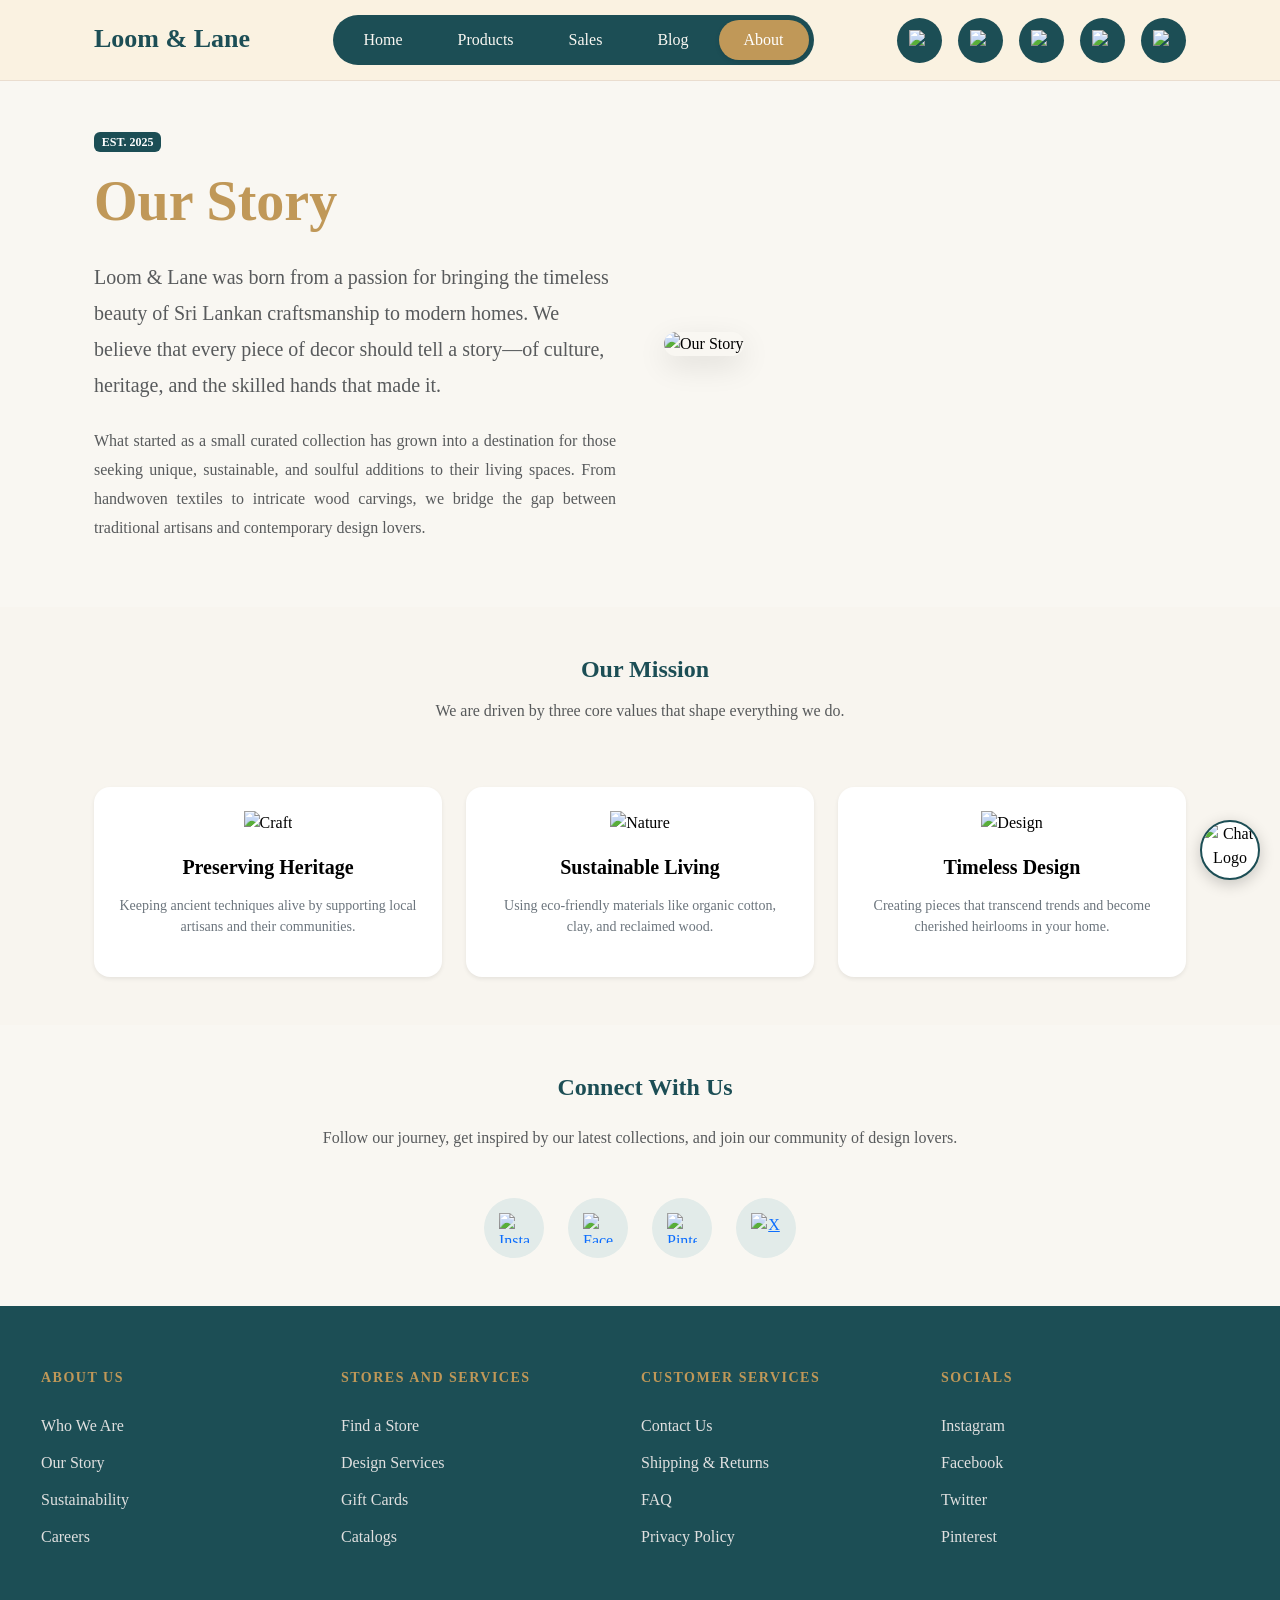
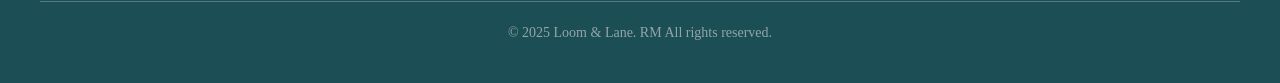
==== about.html @ faef854e "Add files via upload" ====
<!DOCTYPE html>
<html lang="en">

<head>
    <meta charset="UTF-8">
    <meta name="viewport" content="width=device-width, initial-scale=1.0">
    <title>Loom & Lane | About Us</title>
    <link rel="icon" type="image/x-icon" href=" assets/icons/logo2.png">
    <link href="https://cdn.jsdelivr.net/npm/bootstrap@5.3.8/dist/css/bootstrap.min.css" rel="stylesheet">
    <link rel="stylesheet" href="css/styles.css">
</head>

<body data-theme="light">

    <header class="site-header sticky-top">
        <div class="container px-4 d-flex justify-content-between align-items-center">
            <div class="logo-area"><a href="index.html" class="logo-text">Loom & Lane</a></div>
            <nav class="nav-pill-container d-none d-xl-block">
                <ul>
                    <li><a href="index.html">Home</a></li>
                    <li><a href="products.html">Products</a></li>
                    <li><a href="sales.html">Sales</a></li>
                    <li><a href="blog.html">Blog</a></li>
                    <li><a href="about.html" class="active">About</a></li>
                </ul>
            </nav>
            <div class="header-icons d-flex gap-3 align-items-center">
                <div class="search-wrapper position-relative">
                    <input type="checkbox" id="search-toggle" class="d-none">
                    <input type="text" id="search-input" class="search-input" placeholder="Search products...">
                    <label for="search-toggle" class="icon-circle search-label">
                        <img src=" assets/icons/header-icons/search.svg" alt="Search">
                    </label>
                    
                    <div id="search-results" class="search-dropdown-box d-none"></div>
                </div>
                <button class="icon-circle theme-toggle border-0" id="theme-btn">
                    <img src=" assets/icons/header-icons/light_mode.svg" alt="Light" class="mode-icon sun-icon">
                    <img src=" assets/icons/header-icons/dark_mode.svg" alt="Dark" class="mode-icon moon-icon d-none">
                </button>
                <a href="watchlist.html" class="icon-circle d-none d-sm-flex"><img src=" assets/icons/header-icons/favorite.svg" alt="Wishlist"></a>
                <a href="cart.html" class="icon-circle position-relative">
                    <img src=" assets/icons/header-icons/shopping_cart.svg" alt="Cart">
                    <span id="cart-count" class="position-absolute top-0 start-100 translate-middle badge rounded-pill bg-danger" style="font-size: 0.7rem; display: none;">
                        0
                    </span>
                </a>
                <a href="account.html" class="icon-circle d-none d-sm-flex"><img src=" assets/icons/header-icons/account.svg" alt="Account"></a>
                <button class="icon-circle mobile-toggle d-xl-none" type="button" data-bs-toggle="offcanvas" data-bs-target="#mobileMenu">
                    <img src=" assets/icons/header-icons/menu.svg" alt="Menu" style="width: 20px;">
                </button>
            </div>
        </div>
    </header>

    <div class="offcanvas offcanvas-end mobile-menu-drawer" tabindex="-1" id="mobileMenu">
        <div class="offcanvas-header">
            <h5 class="logo-text">Loom & Lane</h5>
            <button type="button" class="btn-close" data-bs-dismiss="offcanvas" aria-label="Close"></button>
        </div>
        <div class="offcanvas-body">
            <ul class="mobile-nav-list">
                <li><a href="index.html">Home</a></li>
                <li><a href="products.html">Products</a></li>
                <li><a href="sales.html">Sales</a></li>
                <li><a href="blog.html">Blog</a></li>
                <li><a href="about.html" class="active">About</a></li>
            </ul>
        </div>
    </div>

    <section class="container px-4 mt-5 mb-5">
        <div class="row align-items-center g-5">
            <div class="col-lg-6">
                <span class="badge bg-teal-solid mb-3 ls-1">EST. 2025</span>
                <h1 class="display-4 fw-bold mb-4" style="color: #C09858; font-family: 'Playfair Display', serif;">Our Story</h1>
                <p class="lead text-muted mb-4" style="line-height: 1.8;">
                    Loom & Lane was born from a passion for bringing the timeless beauty of Sri Lankan craftsmanship to modern homes. We believe that every piece of decor should tell a story—of culture, heritage, and the skilled hands that made it.
                </p>
                <p class="text-muted text-justify" style="line-height: 1.8;">
                    What started as a small curated collection has grown into a destination for those seeking unique, sustainable, and soulful additions to their living spaces. From handwoven textiles to intricate wood carvings, we bridge the gap between traditional artisans and contemporary design lovers.
                </p>
            </div>
            <div class="col-lg-6">
                <img src=" assets/images/aboutus.jpeg" alt="Our Story" class="img-fluid about-hero-img">
            </div>
        </div>
    </section>

    <section class="container-fluid py-5 bg-light-accent">
        <div class="container px-4">
            <div class="row text-center mb-5">
                <div class="col-lg-8 mx-auto">
                    <h2 class="section-title text-center mb-3">Our Mission</h2>
                    <p class="text-muted">We are driven by three core values that shape everything we do.</p>
                </div>
            </div>
            <div class="row g-4">
                <div class="col-md-4 text-center">
                    <div class="p-4 bg-white rounded-4 shadow-sm h-100 border-0 mission-card">
                        <img src=" assets/icons/category/wooden_craft.svg" alt="Craft" style="width: 50px; margin-bottom: 20px;">
                        <h5 class="fw-bold mb-3">Preserving Heritage</h5>
                        <p class="mission-text small">Keeping ancient techniques alive by supporting local artisans and their communities.</p>
                    </div>
                </div>
                <div class="col-md-4 text-center">
                    <div class="p-4 bg-white rounded-4 shadow-sm h-100 border-0 mission-card">
                        <img src=" assets/icons/category/floral_and_garden.svg" alt="Nature" style="width: 50px; margin-bottom: 20px;">
                        <h5 class="fw-bold mb-3">Sustainable Living</h5>
                        <p class="mission-text small">Using eco-friendly materials like organic cotton, clay, and reclaimed wood.</p>
                    </div>
                </div>
                <div class="col-md-4 text-center">
                    <div class="p-4 bg-white rounded-4 shadow-sm h-100 border-0 mission-card">
                        <img src=" assets/icons/category/home_decor.svg" alt="Design" style="width: 50px; margin-bottom: 20px;">
                        <h5 class="fw-bold mb-3">Timeless Design</h5>
                        <p class="mission-text small">Creating pieces that transcend trends and become cherished heirlooms in your home.</p>
                    </div>
                </div>
            </div>
        </div>
    </section>

    <section class="container px-4 mt-5 mb-5">
        <div class="row justify-content-center text-center">
            <div class="col-lg-8">
                <h2 class="section-title text-center mb-4">Connect With Us</h2>
                <p class="text-muted mb-5">Follow our journey, get inspired by our latest collections, and join our community of design lovers.</p>
                
                <div class="d-flex justify-content-center gap-4 flex-wrap">
                    <a href="#" class="social-icon-lg" title="Instagram">
                        <img src=" assets/images/share/Instagram.svg" alt="Instagram">
                    </a>
                    
                    <a href="#" class="social-icon-lg" title="Facebook">
                        <img src=" assets/images/share/Facebook.png" alt="Facebook">
                    </a>
                    
                    <a href="#" class="social-icon-lg" title="Pinterest">
                        <img src=" assets/images/share/Pinterest.svg" alt="Pinterest">
                    </a>
                    
                    <a href="#" class="social-icon-lg" title="X">
                        <img src=" assets/images/share/x.svg" alt="X">
                    </a>
                </div>
            </div>
        </div>
    </section>

    <footer class="container-fluid p-0 mt-5">
        <div class="footer-box">
            <table class="footer-table">
                <thead><tr><th width="25%">About Us</th><th width="25%">Stores And Services</th><th width="25%">Customer Services</th><th width="25%">Socials</th></tr></thead>
                <tbody>
                    <tr><td><a href="#">Who We Are</a></td><td><a href="#">Find a Store</a></td><td><a href="#">Contact Us</a></td><td><a href="#">Instagram</a></td></tr>
                    <tr><td><a href="#">Our Story</a></td><td><a href="#">Design Services</a></td><td><a href="#">Shipping & Returns</a></td><td><a href="#">Facebook</a></td></tr>
                    <tr><td><a href="#">Sustainability</a></td><td><a href="#">Gift Cards</a></td><td><a href="#">FAQ</a></td><td><a href="#">Twitter</a></td></tr>
                    <tr><td><a href="#">Careers</a></td><td><a href="#">Catalogs</a></td><td><a href="#">Privacy Policy</a></td><td><a href="#">Pinterest</a></td></tr>
                </tbody>
            </table>
            <hr style="border-color: #ffffff; margin-top: 40px; margin-bottom: 20px;">
            <p class="text-center small text-muted mb-0">&copy; 2025 Loom & Lane. RM All rights reserved.</p>
        </div>
    </footer>

    <script src="https://cdn.jsdelivr.net/npm/bootstrap@5.3.8/dist/js/bootstrap.bundle.min.js"></script>
    <script src="data/products.js"></script>
    <script src="js/chatbot.js"></script>
    <script src="js/app.js"></script>

</body>
</html>
---- css/styles.css ----
body {
    font-family: 'Times New Roman', Times, serif;
    background-color: #F9F7F2;   
    color: rgb(0, 0, 0);
    margin: 0;
    padding: 0;
    transition: background-color 0.3s, color 0.3s;
}

/* --- header style --- */
.site-header {
    background: #faf2e1;
    padding: 15px 0;
    border-bottom: 1px solid #eaddcf;
    width: 100%;
    z-index: 1000;
}

.logo-text {
    font-family: 'Times New Roman', Times, serif;
    font-size: 26px;
    font-weight: bold;
    color: #1C4E55;
    text-decoration: none;
    line-height: 1;
    white-space: nowrap;
}

/* --- navigation pill --- */
.nav-pill-container ul {
    background-color: #1C4E55;
    border-radius: 50px;
    padding: 5px;
    margin: 0;
    display: flex;
    list-style: none;
    gap: 5px;
    align-items: center;
}

.nav-pill-container a {
    text-decoration: none;
    color: #F9F7F2;
    font-weight: 500;
    padding: 8px 25px;  
    font-size: 16px;    
    border-radius: 50px;
    display: block;
    transition: all 0.3s ease;
    white-space: nowrap;
}

.nav-pill-container a.active {
    background-color: #C09858;
    color: #ffffff;
    box-shadow: 0 2px 5px rgba(0,0,0,0.1);
}

.nav-pill-container a:hover {
    color: #9effdf;
}

/* --- icons --- */
.icon-circle {
    width: 45px;
    height: 45px;
    border: 1px solid rgba(28, 78, 85, 0.2); 
    border-radius: 50%;
    display: flex;
    align-items: center;
    justify-content: center;
    transition: all 0.2s;
    background-color: #1C4E55;
    text-decoration: none;
    box-sizing: border-box;
    flex-shrink: 0;
    cursor: pointer;
    border: none;
}

.icon-circle img {
    width: 20px;
    height: 20px;
    object-fit: contain;
    display: block;
}

.icon-circle:hover {
    background-color: #9effdf;
    transform: scale(1.05);
}

/* --- search bar --- */
.search-wrapper {
    display: flex;
    align-items: center; 
    height: 45px;
}

.search-input {
    height: 100%;        
    padding: 0;
    border: none;
    outline: none;
    background-color: transparent;
    font-size: 16px;
    color: #1C4E55;
    transition: width 0.4s ease, background-color 0.4s ease;
    border-radius: 50px 0 0 50px;
    width: 0;
    opacity: 0;
}

.search-label {
    z-index: 2;
}

#search-toggle:checked ~ .search-input {
    width: 220px;
    background-color: #e6dfcf; 
    padding: 0 0 0 20px; 
    opacity: 1;
}

#search-toggle:checked ~ .search-label {
    background-color: #e6dfcf;
    border-radius: 0 50px 50px 0;
}

/* --- mobile menu --- */
.mobile-menu-drawer {
    background-color: #faf2e1;
}

.mobile-nav-list {
    list-style: none;
    padding: 0;
    margin: 20px 0;
}

.mobile-nav-list li {
    margin-bottom: 10px;
}

.mobile-nav-list a {
    display: block;
    font-size: 18px;
    font-weight: 600;
    color: #1C4E55;
    text-decoration: none;
    padding: 10px;
    border-radius: 8px;
    text-align: center;
}

.mobile-nav-list a:hover,
.mobile-nav-list a.active {
    background-color: #e6dfcf;
}

/* --- theme --- */
.theme-toggle {
    background-color: #1C4E55; 
    cursor: pointer;
    position: relative;
    overflow: hidden;
}

.theme-toggle:hover {
    background-color: #9effdf;
}

.mode-icon {
    width: 20px;
    height: 20px;
    object-fit: contain;
}


/* hero section*/

.hero-section {
    background-color: transparent;
    padding: 15px 0; 
}

/* Rounded Corners */
.hero-card {
    border-radius: 20px;
    overflow: hidden;
    position: relative;
    height: 500px; 
    background-color: #333;
}

/* Background Image Slide */
.carousel-item {
    height: 100%; 
    width: 100%;
    background-size: cover;
    background-position: center;
    background-repeat: no-repeat;
    position: relative;
}

/* Gradient */
.hero-overlay {
    position: absolute;
    top: 0; left: 0; width: 100%; height: 100%;
    
    background: linear-gradient(to right, rgba(0,0,0,0.7) 0%, rgba(0,0,0,0.3) 40%, transparent 100%);
    z-index: 1;
}

/* Content Text & Buttons */
.hero-content {
    position: relative;
    z-index: 2;
    height: 100%;
    display: flex;
    flex-direction: column;
    justify-content: center;
    align-items: flex-start; 
    padding-left: 60px; 
    max-width: 600px;
}

/* Hero Title */
.hero-title {
    font-family: 'Playfair Display', serif;
    font-size: 4rem; 
    line-height: 1.1;
    margin-bottom: 25px;
    color: #ffffff !important; 
    text-shadow: 0 4px 10px rgba(0,0,0,0.5); 
    font-weight: 700;
}

/* universal hero button */
.btn-corner {
    display: inline-block;
    padding: 14px 40px;
    font-size: 1.2rem;
    font-weight: 600;
    text-decoration: none;
    border-radius: 50px;
    transition: all 0.3s ease;
    border: 2px solid transparent;
    box-shadow: 0 4px 15px rgba(0,0,0,0.3);
}

.btn-corner:hover {
    background-color: transparent;
    transform: translateY(-3px);
}

/* --- slideshow 4 colors --- */

/* Slide 1 */
.slide-gray .btn-corner {
    background-color: #C09858; 
    color: #ffffff;
    border-color: #C09858;
}
.slide-gray .btn-corner:hover {
    color: #C09858; 
    border-color: #fff; 
    background-color: #fff;
}

/* Slide 2 */
.slide-blue .btn-corner {
    background-color: #ff0000; 
    color: #ffffff;
    border-color: #ff0000;
}
.slide-blue .btn-corner:hover {
    color: #1C4E55; 
    border-color: #fff; 
    background-color: #fff;
}

/* Slide 3 */
.slide-green .btn-corner {
    background-color: #2E947A; 
    color: #ffffff;
    border-color: #2E947A;
}
.slide-green .btn-corner:hover {
    color: #2E947A; 
    background-color: #fff;
    border-color: #fff;
}

/* Slide 4*/
.slide-beige .btn-corner {
    background-color: #3E2B26; 
    color: #ffffff;
    border-color: #3E2B26;
}
.slide-beige .btn-corner:hover {
    color: #3E2B26;
    background-color: #fff;
    border-color: #fff;
}


/* indicators */
.carousel-indicators { z-index: 10; margin-bottom: 1.5rem; }
.carousel-indicators button {
    width: 12px !important; height: 12px !important; border-radius: 50%;
    background-color: rgba(255, 255, 255, 0.5) !important; border: none; margin: 0 6px !important;
}
.carousel-indicators .active { width: 14px !important; height: 14px !important; background-color: #C09858 !important; opacity: 1; }

/* mobile height */
@media (max-width: 768px) {
    .hero-card, .carousel-item { height: 400px; } 
    .hero-title { font-size: 2.8rem; }
    .hero-content { padding-left: 20px; padding-right: 20px; align-items: center; text-align: center; width: 100%; max-width: 100%; background: rgba(0,0,0,0.3); } /* Center on mobile */
    .hero-overlay { background: rgba(0,0,0,0.4); }
}


/* category selection */
.section-title {
    text-align: left; margin-bottom: 20px; font-weight: bold; font-size: 1.5rem; color: #1C4E55; margin-left: 10px;
}

.category-card {
    position: relative; display: flex; align-items: center; justify-content: center;
    height: 200px; border-radius: 20px; overflow: hidden; text-decoration: none;
    box-shadow: 0 4px 15px rgba(0,0,0,0.1); transition: transform 0.3s ease, box-shadow 0.3s ease;
    cursor: pointer; background-color: #333;
}
.category-card:hover { transform: translateY(-5px); box-shadow: 0 10px 25px rgba(0,0,0,0.2); }

.category-card::before {
    content: ""; position: absolute; top: 0; left: 0; right: 0; bottom: 0;
    background: rgba(0, 0, 0, 0.4); transition: background 0.3s ease; z-index: 1;
}
.category-card:hover::before { background: rgba(0, 0, 0, 0.5); }

.cat-bg-img {
    position: absolute; top: 0; left: 0; width: 100%; height: 100%; object-fit: cover;
    z-index: 0; filter: blur(1.5px) brightness(0.7); transform: scale(1.1);
    transition: filter 0.3s ease, transform 0.3s ease;
}
.category-card:hover .cat-bg-img { filter: blur(1px) brightness(0.6); transform: scale(1.15); }

.category-content {
    position: relative; z-index: 2; text-align: center; display: flex;
    flex-direction: column; align-items: center; gap: 10px; padding: 20px;
}
.category-content .cat-icon { width: 45px; height: 45px; margin-bottom: 5px; }
.category-content p {
    color: #ffffff; font-size: 1.4rem; font-weight: 600; margin: 0;
    font-family: 'Times New Roman', Times, serif; text-shadow: 0 2px 4px rgba(0,0,0,0.5);
    letter-spacing: 0.5px;
}

@media (max-width: 768px) {
    .category-card { height: 160px; }
    .category-content p { font-size: 1.1rem; }
    .category-content .cat-icon { width: 35px; height: 35px; }
}

/*product slider*/
.slider-wrapper { display: flex; align-items: center; position: relative; }
.scroll-container {
    display: flex; overflow-x: auto; gap: 20px; padding: 10px 0 20px 0; width: 100%;
    scroll-behavior: smooth; scroll-snap-type: x mandatory; scrollbar-width: thin;
    scrollbar-color: #1C4E55 transparent; 
}
.scroll-container::-webkit-scrollbar { height: 8px; }
.scroll-container::-webkit-scrollbar-track { background: transparent; border-radius: 10px; margin: 0 20px; }
.scroll-container::-webkit-scrollbar-thumb { background: #1C4E55; border-radius: 10px; cursor: pointer; }
.scroll-container::-webkit-scrollbar-thumb:hover { background: #153a40; }

.arrow-btn {
    position: absolute; top: 40%; transform: translateY(-50%); z-index: 10;
    width: 40px; height: 40px; background: transparent; border-radius: 50%;
    display: flex; align-items: center; justify-content: center; cursor: pointer;
    text-decoration: none; border: 1px solid transparent; transition: all 0.3s ease;
}
.arrow-btn:hover { background: #ffffff; box-shadow: 0 4px 6px rgba(0,0,0,0.15); border-color: #eee; }
.left-arrow { left: -10px; }
.right-arrow { right: -10px; }
.arrow-btn img { width: 40px; height: 40px; object-fit: contain; }
.arrow-light { display: block; }
.arrow-dark { display: none; }

.scroll-card, .grid-card {
    min-width: 250px; max-width: 250px; text-decoration: none; display: block;
    transition: transform 0.2s; scroll-snap-align: start; outline: none; 
}
.grid-card { min-width: 0; width: 100%; max-width: 100%; } 
.scroll-card:hover, .grid-card:hover { transform: translateY(-5px); }

.img-wrapper {
    background-color: #f4f4f4; border-radius: 10px; overflow: hidden;
    height: 300px; display: flex; align-items: center; justify-content: center;
}
.img-wrapper img { width: 100%; height: 100%; object-fit: cover; }

.view-all-link { text-decoration: none; color: #1C4E55; font-weight: bold; font-size: 1rem; transition: color 0.3s ease; }
.view-all-link:hover { color: #3996a2; text-decoration: underline; }

.scroll-card h5, .grid-card h5 { color: #1C4E55 !important; transition: color 0.3s; }
.scroll-card p, .grid-card p { color: #1C4E55 !important; opacity: 0.9; }
.scroll-card:hover h5, .grid-card:hover h5 { color: #C09858 !important; }

/* customer review*/
#reviewSlider .carousel-item { height: 100%; }
#reviewSlider .carousel-item.active,
#reviewSlider .carousel-item-next,
#reviewSlider .carousel-item-prev { display: flex !important; flex-direction: column; justify-content: center; align-items: center; }
.review-text { font-size: 1.2rem; color: #ffffff; line-height: 1.6; margin-top: 15px; max-width: 80%; }
.review-author { opacity: 0.6; font-style: italic; color: #ffffff; }
.cust-photo { width: 60px; height: 60px; object-fit: cover; border-radius: 10px; border: 2px solid white; cursor: pointer; }
.star-img { height: 20px; width: auto; }
.review-arrow { position: absolute; top: 50%; transform: translateY(-50%); width: 40px !important; height: 40px !important; background: transparent !important; border: none; box-shadow: none !important; display: flex; align-items: center; justify-content: center; z-index: 10; cursor: pointer; }
.review-arrow img { width: 24px; height: 24px; object-fit: contain; filter: drop-shadow(0 2px 3px rgba(0,0,0,0.5)); }


.review-box-custom {
    background-color: #1C4E55; 
}
[data-theme="dark"] .review-box-custom {
    background-color: #122123; 
    border: 1px solid #2F3E46;
}

/* footer*/
.footer-box { background-color: #1C4E55; color: white; padding: 60px 40px 40px 40px; width: 100%; border-radius: 0; }
.footer-table { width: 100%; border-collapse: collapse; table-layout: fixed; }
.footer-table th { text-align: left; padding-bottom: 25px; font-size: 14px; text-transform: uppercase; letter-spacing: 1.5px; color: #C09858; font-weight: 600; }
.footer-table td { padding-bottom: 12px; vertical-align: top; }
.footer-table a { color: #e0e0e0; text-decoration: none; font-size: 16px; transition: color 0.3s ease; display: block; }
.footer-table a:hover { color: #C09858; padding-left: 5px; }
.footer-box p { color: #e0e0e0 !important; opacity: 0.6 !important; }
@media (max-width: 768px) {
    .footer-table, .footer-table tbody, .footer-table tr, .footer-table td, .footer-table th { display: block; width: 100%; }
    .footer-table th { margin-top: 30px; border-bottom: 1px solid #444; padding-bottom: 10px; margin-bottom: 15px; }
    .footer-table tr { margin-bottom: 0; }
}

/* product details */
.main-img-wrapper { background-color: #f4f4f4; border-radius: 20px; overflow: hidden; width: 100%; aspect-ratio: 1 / 1; display: flex; align-items: center; justify-content: center; }
.main-img-wrapper img { width: 100%; height: 100%; object-fit: cover; }
.thumb-img { width: 80px; height: 80px; object-fit: cover; border-radius: 10px; cursor: pointer; opacity: 0.6; transition: all 0.2s ease; border: 2px solid transparent; }
.thumb-img:hover { opacity: 1; }
.thumb-img.active { opacity: 1; border-color: #1C4E55; transform: scale(1.05); }
.quantity-input { width: 80px; text-align: center; border: 1px solid #1C4E55; border-radius: 10px; color: #1C4E55; font-weight: bold; }
.btn-teal-solid { background-color: #1C4E55; color: white; border: 2px solid #1C4E55; transition: all 0.3s; }
.btn-teal-solid:hover { background-color: #153a40; border-color: #153a40; color: white; }
.btn-gold-solid { background-color: #C09858; color: #1C4E55; border: 2px solid #C09858; transition: all 0.3s; }
.btn-gold-solid:hover { background-color: #a88548; color: white; }
.btn-teal-outline { background-color: transparent; color: #1C4E55; border: 2px solid #1C4E55; transition: all 0.3s; }
.btn-teal-outline:hover { background-color: #1C4E55; color: white; }
.bg-teal-solid { background-color: #1C4E55; color: white; }

.review-section-box { background-color: #1C4E55; }
.review-input-wrapper { background-color: #ffffff; border-radius: 15px; transition: transform 0.2s; }
.review-input-wrapper:focus-within { transform: translateY(-2px); box-shadow: 0 5px 15px rgba(0,0,0,0.2); }
.review-input-wrapper .text-muted { opacity: 0.7; color: #6c757d; }
.upload-btn { cursor: pointer; border: 1px dashed #ccc; padding: 5px 10px; border-radius: 8px; color: #666; transition: all 0.2s; }
.upload-btn:hover { background-color: #f9f9f9; border-color: #1C4E55; color: #1C4E55; }
.icon-default { display: block; } .icon-white { display: none; }
.cat-pill { display: flex; flex-direction: column; align-items: center; justify-content: center; width: 100px; text-decoration: none; color: #1C4E55; transition: transform 0.2s; }
.cat-pill:hover { transform: translateY(-5px); color: #C09858; }
.cat-pill-icon { width: 60px; height: 60px; background-color: #E2EBE9; border-radius: 15px; display: flex; align-items: center; justify-content: center; margin-bottom: 10px; transition: background-color 0.3s; }
.cat-pill-icon img { width: 30px; height: 30px; }
.cat-pill:hover .cat-pill-icon { background-color: #1C4E55; }
.cat-pill:hover .cat-pill-icon img { filter: brightness(0) invert(1); }
.btn-outline-teal { color: #1C4E55; border-color: #1C4E55; border-radius: 50px; padding: 5px 20px; }
.btn-outline-teal:hover { background-color: #1C4E55; color: white; }
.custom-pagination { display: flex; justify-content: center; align-items: center; gap: 15px; }
.custom-pagination .page-link { color: #1C4E55; border: none; background: transparent; font-weight: 600; margin: 0; border-radius: 50% !important; width: 45px; height: 45px; display: flex; align-items: center; justify-content: center; transition: all 0.2s ease; cursor: pointer; }
.custom-pagination .page-item.active .page-link { background-color: #1C4E55; color: #fff; box-shadow: 0 4px 10px rgba(28, 78, 85, 0.3); }
.custom-pagination .page-link:hover { background-color: #E2EBE9; color: #C09858; transform: translateY(-2px); }
.star-rating { display: flex; flex-direction: row-reverse; justify-content: center; gap: 5px; }
.star { font-size: 1.5rem; color: rgba(255, 255, 255, 0.3); cursor: pointer; transition: color 0.2s ease, transform 0.2s ease; }
.star:hover, .star:hover ~ .star { color: #ffc107; transform: scale(1.1); }
input[type="radio"]:checked ~ label { color: #ffc107; }
.btn-express { background-color: #e0e0e0; border: none; color: #333; padding: 10px 30px; border-radius: 5px; font-weight: 500; min-width: 120px; transition: 0.2s; }
.btn-express:hover { background-color: #d0d0d0; }
.checkout-form-area { border: 1px solid #eaddcf; background-color: #ffffff; }
.form-control, .form-select { background-color: #F0EBE0; border: 1px solid transparent; color: #1C4E55; }
.form-control:focus, .form-select:focus { background-color: #ffffff; border-color: #1C4E55; box-shadow: none; }
.payment-accordion { border-color: #eaddcf !important; }
.bg-light-accent { background-color: #F8F5EF !important; }
.border-bottom { border-bottom-color: #1C4E55 !important; }
.btn-express { background-color: #2F3E46; color: #F9F7F2; }
.btn-express:hover { background-color: #C09858; color: #0E1819; }
.cart-item, .checkout-item { display: flex; align-items: center; padding: 20px 0; border-bottom: 1px solid #eaddcf; }
.cart-item-img, .checkout-item-img { width: 80px; height: 80px; border-radius: 10px; object-fit: cover; background-color: #f4f4f4; }
.checkout-item-img { width: 60px; height: 60px; }
.cart-item-info, .checkout-item-details { flex-grow: 1; padding-left: 20px; }
.cart-item-title, .checkout-item-name { font-weight: 600; color: #1C4E55; margin-bottom: 5px; font-size: 1.1rem; }
.checkout-item-name { font-size: 1rem; }
.cart-item-price { color: #C09858; font-weight: 500; }
.cart-qty-input { width: 60px; text-align: center; border: 1px solid #1C4E55; border-radius: 8px; color: #1C4E55; font-weight: bold; padding: 5px; }
.btn-trash { background: none; border: none; cursor: pointer; opacity: 0.6; transition: 0.2s; }
.btn-trash:hover { opacity: 1; transform: scale(1.1); }
.trash-light { display: none; }
.trash-dark { display: block; }
.cart-icon-light { display: none; }
.cart-icon-dark { display: block; }
.arrow-light { display: none; }
.arrow-dark { display: block; }
.watchlist-title-icon { filter: invert(66%) sepia(34%) saturate(696%) hue-rotate(356deg) brightness(91%) contrast(89%); }
.watchlist-card { background-color: #ffffff; border-radius: 15px; padding: 15px; transition: transform 0.2s, box-shadow 0.2s; border: 1px solid #eaddcf; height: 100%; display: flex; flex-direction: column; }
.watchlist-card:hover { transform: translateY(-5px); box-shadow: 0 10px 20px rgba(0,0,0,0.05); }
.watchlist-img-wrapper { background-color: #f4f4f4; border-radius: 10px; height: 200px; width: 100%; display: flex; align-items: center; justify-content: center; overflow: hidden; margin-bottom: 15px; }
.watchlist-img { width: 100%; height: 100%; object-fit: cover; }
.watchlist-info { flex-grow: 1; }

/* Dark Mode */
[data-theme="dark"] { background-color: #0E1819; color: #F9F7F2; }
[data-theme="dark"] .site-header { background-color: #122123; border-bottom: 1px solid #1C4E55; }
[data-theme="dark"] .logo-text { color: #F9F7F2; }
[data-theme="dark"] #search-toggle:checked ~ .search-input, [data-theme="dark"] #search-toggle:checked ~ .search-label { background-color: #1C4E55; color: #F9F7F2; }
[data-theme="dark"] .search-input { color: #F9F7F2; }
[data-theme="dark"] .hero-section { background-color: #0E1819; }

[data-theme="dark"] .hero-title { color: #ffffff !important; } 
[data-theme="dark"] .section-title { color: #C09858 !important; }
[data-theme="dark"] .scroll-card h5, [data-theme="dark"] .grid-card h5 { color: #F9F7F2 !important; }
[data-theme="dark"] .scroll-card p, [data-theme="dark"] .grid-card p { color: #a0c2c7 !important; }
[data-theme="dark"] .img-wrapper, [data-theme="dark"] .main-img-wrapper { background-color: #1C4E55; border: 1px solid #2F3E46; }
[data-theme="dark"] .view-all-link { color: #C09858; }
[data-theme="dark"] .product-title { color: #F9F7F2 !important; }
[data-theme="dark"] .price-text { color: #C09858 !important; }
[data-theme="dark"] .details-title, [data-theme="dark"] .quantity-label { color: #C09858 !important; }
[data-theme="dark"] .review-title { color: #C09858 !important; }
[data-theme="dark"] .quantity-input { background-color: transparent; border-color: #C09858; color: #F9F7F2 !important; }
[data-theme="dark"] .review-section-box { background-color: #0E1819 !important; border: 1px solid #2F3E46; }
[data-theme="dark"] .review-input-wrapper { background-color: #1C4E55 !important; }
[data-theme="dark"] .review-input-wrapper textarea { color: #F9F7F2; }
[data-theme="dark"] .review-input-wrapper textarea::placeholder { color: rgba(249, 247, 242, 0.7) !important; }
[data-theme="dark"] .review-input-wrapper .text-muted { color: #F9F7F2 !important; opacity: 1 !important; }
[data-theme="dark"] .upload-btn { border-color: #F9F7F2 !important; color: #F9F7F2 !important; opacity: 0.9; }
[data-theme="dark"] .upload-btn:hover { background-color: rgba(249, 247, 242, 0.1); color: #ffffff !important; border-color: #ffffff !important; opacity: 1; }
[data-theme="dark"] .icon-default { display: none; }
[data-theme="dark"] .icon-white { display: block; }
[data-theme="dark"] .btn-teal-solid { background-color: #C09858; color: #0E1819; border-color: #C09858; }
[data-theme="dark"] .btn-gold-solid { background-color: #1C4E55; color: #C09858 !important; border-color: #1C4E55; }
[data-theme="dark"] .btn-teal-outline { color: #F9F7F2; border-color: #F9F7F2; }
[data-theme="dark"] .btn-teal-outline:hover { background-color: #F9F7F2; color: #0E1819; }
[data-theme="dark"] .blog-card { border: 1px solid #2F3E46; }
[data-theme="dark"] .arrow-icon-default { display: none !important; }
[data-theme="dark"] .arrow-icon-gold { display: block !important; }
[data-theme="dark"] .arrow-btn:hover { background: #2F3E46; border-color: #C09858; }
[data-theme="dark"] .text-muted { color: #F9F7F2 !important; opacity: 0.8; }
[data-theme="dark"] .mobile-menu-drawer { background-color: #122123; }
[data-theme="dark"] .mobile-nav-list a { color: #F9F7F2; }
[data-theme="dark"] .mobile-nav-list a:hover, [data-theme="dark"] .mobile-nav-list a.active { background-color: #1C4E55; }
[data-theme="dark"] .btn-close { filter: invert(1) grayscale(100%) brightness(200%); }
[data-theme="dark"] .scroll-container { scrollbar-color: #C09858 transparent !important; }
[data-theme="dark"] .scroll-container::-webkit-scrollbar-track { background-color: transparent !important; }
[data-theme="dark"] .scroll-container::-webkit-scrollbar-thumb { background-color: #C09858 !important; }
[data-theme="dark"] .checkout-form-area, [data-theme="dark"] .order-summary-box { background-color: #122123; border-color: #1C4E55; }
[data-theme="dark"] .form-control, [data-theme="dark"] .form-select { background-color: #1C4E55; color: #F9F7F2; border-color: #2F3E46; }
[data-theme="dark"] .payment-accordion { border-color: #1C4E55 !important; }
[data-theme="dark"] .bg-light-accent { background-color: #152b2e !important; border-bottom-color: #1C4E55 !important; }
[data-theme="dark"] .border-bottom { border-bottom-color: #1C4E55 !important; }
[data-theme="dark"] .btn-express { background-color: #2F3E46; color: #F9F7F2; }
[data-theme="dark"] .btn-express:hover { background-color: #C09858; color: #0E1819; }
[data-theme="dark"] .cart-item, [data-theme="dark"] .checkout-item { border-bottom-color: #2F3E46; }
[data-theme="dark"] .cart-item-title, [data-theme="dark"] .checkout-item-name { color: #F9F7F2; }
[data-theme="dark"] .cart-item-price { color: #C09858; }
[data-theme="dark"] .cart-qty-input { background: transparent; border-color: #C09858; color: #F9F7F2; }
[data-theme="dark"] .trash-light { display: none; }
[data-theme="dark"] .trash-dark { display: block; }
[data-theme="dark"] .cart-icon-light { display: none; }
[data-theme="dark"] .cart-icon-dark { display: block; }
[data-theme="dark"] .arrow-light { display: none; }
[data-theme="dark"] .arrow-dark { display: block; }
[data-theme="dark"] .watchlist-title-icon { filter: invert(66%) sepia(34%) saturate(696%) hue-rotate(356deg) brightness(91%) contrast(89%); }
[data-theme="dark"] #watchlist-title { color: #C09858 !important; }
[data-theme="dark"] .watchlist-card { background-color: #122123; border-color: #2F3E46; }
[data-theme="dark"] .watchlist-img-wrapper { background-color: #1C4E55; }
[data-theme="dark"] .cat-pill { color: #F9F7F2; }
[data-theme="dark"] .cat-pill-icon { background-color: #2F3E46; }
[data-theme="dark"] .cat-pill-icon img { filter: invert(1); }
[data-theme="dark"] .btn-outline-teal { color: #C09858; border-color: #C09858; }
[data-theme="dark"] .btn-outline-teal:hover { background-color: #C09858; color: #0E1819; }
[data-theme="dark"] .custom-pagination .page-link { color: #F9F7F2; }
[data-theme="dark"] .custom-pagination .page-item.active .page-link { background-color: #C09858; color: #0E1819; }
[data-theme="dark"] .btn-checkout { background-color: #1C4E55; border-color: #1C4E55; color: #ffffff !important; }
[data-theme="dark"] .btn-checkout:hover { background-color: #C09858; border-color: #C09858; color: #ffffff !important; }

[data-theme="dark"] .bg-teal-solid { background-color: #C09858; color: #0E1819; }

/* Image zoom */
.cursor-zoom { cursor: zoom-in; transition: transform 0.3s ease; }
.cursor-zoom:hover { transform: scale(1.02); }
.image-modal { display: none; position: fixed; z-index: 2000; padding-top: 50px; left: 0; top: 0; width: 100%; height: 100%; overflow: auto; background-color: rgba(0,0,0,0.9); backdrop-filter: blur(5px); }
.modal-content { margin: auto; display: block; width: auto; max-width: 90%; max-height: 90vh; background-color: transparent; box-shadow: none; border: none; }
.modal-content.no-anim { animation: none; } /* Added no-anim class */
@keyframes zoom { from {transform:scale(0)} to {transform:scale(1)} }
.close-modal { position: absolute; top: 20px; right: 40px; color: #f1f1f1; font-size: 50px; font-weight: bold; transition: 0.3s; line-height: 1; cursor: pointer; }
.close-modal:hover, .close-modal:focus { color: #C09858; text-decoration: none; cursor: pointer; }
@media only screen and (max-width: 700px){ .modal-content { width: 100%; } .close-modal { top: 10px; right: 20px; font-size: 40px; } }

/* spacing */
@media (min-width: 1400px) { .shop-container { padding-left: 8vw !important; padding-right: 8vw !important; } }
@media (min-width: 1800px) { .shop-container { padding-left: 15vw !important; padding-right: 15vw !important; } }


/* sales page style*/

/* Sales Hero Banner */
.slide-red-blend::before {
    
    background: linear-gradient(to right, rgba(139, 0, 0, 0.8) 0%, rgba(139, 0, 0, 0.4) 60%, transparent 100%);
    z-index: 1;
}
.slide-red-blend .hero-title {
    color: #ffffff !important;
}

/* Sale Pill */
.badge-sale {
    position: absolute;
    top: 15px;
    left: 15px;
    background-color: #dc3545; 
    color: white;
    padding: 5px 12px;
    border-radius: 50px;
    font-size: 0.8rem;
    font-weight: 600;
    z-index: 10;
    box-shadow: 0 2px 5px rgba(0,0,0,0.2);
    letter-spacing: 0.5px;
}

/* Old price */
.price-old {
    text-decoration: line-through;
    color: #6c757d; 
    font-size: 0.9em;
    margin-right: 8px;
    font-weight: 400;
}

/* New Price */
.price-new {
    color: #C09858;
    font-weight: 700;
}


.hero-card.hero-slide-item.slide-red-blend {
    background-size: cover !important; 
    background-position: center center !important;
}
.hero-card.hero-slide-item.slide-red-blend .hero-content {
    padding-left: 0 !important;
    padding-right: 0 !important;
    align-items: center !important;
    text-align: center !important;
    width: 100%;
    max-width: 100%;
}


/* blog styles */


.blog-card {
    display: block;
    text-decoration: none;
    transition: transform 0.3s ease;
}
.blog-card:hover {
    transform: translateY(-5px);
}


.blog-img-wrapper {
    width: 100%;
   
    aspect-ratio: 1 / 1; 
    overflow: hidden;
    border-radius: 20px;
    background-color: #f4f4f4;
    margin-bottom: 15px;
}

.blog-img-wrapper img {
    width: 100%;
    height: 100%;
    object-fit: cover;
    transition: transform 0.5s ease;
}

.blog-card:hover .blog-img-wrapper img {
    transform: scale(1.05);
}


.cat-badge {
    background-color: #1C4E55; 
    color: #ffffff; 
    font-size: 0.75rem;
    text-transform: uppercase;
    letter-spacing: 1px;
    padding: 5px 12px;
    border-radius: 50px;
    display: inline-block;
    margin-bottom: 8px;
}

.blog-grid-title {
    color: #1C4E55;
    font-family: 'Playfair Display', serif;
    font-weight: 700;
    font-size: 1.3rem;
    line-height: 1.4;
    transition: color 0.3s;
}

.blog-card:hover .blog-grid-title {
    color: #C09858;
}

/* Dark Mode for Blog */
[data-theme="dark"] .blog-grid-title { color: #F9F7F2; }
[data-theme="dark"] .cat-badge { background-color: #C09858; color: #0E1819; }
[data-theme="dark"] .blog-img-wrapper { background-color: #1C4E55; border: 1px solid #2F3E46; }


/* blog detail page */

[data-theme="dark"] #article-title {
    color: #ffffff !important;
}

[data-theme="dark"] #article-content {
    color: #e0e0e0 !important;
}

[data-theme="dark"] #article-date {
    color: #C09858 !important;
}

[data-theme="dark"] .breadcrumb .breadcrumb-item a {
    color: #C09858;
}

[data-theme="dark"] .breadcrumb .breadcrumb-item.active {
    color: #F9F7F2;
}

[data-theme="dark"] .breadcrumb-item+.breadcrumb-item::before {
    color: #6c757d;
}

/* about page*/
.about-hero-img {
    border-radius: 20px;
    box-shadow: 0 10px 30px rgba(0,0,0,0.1);
}

.text-justify {
    text-align: justify;
}

.social-icon-lg {
    width: 60px;
    height: 60px;
    border-radius: 50%;
    background-color: #E2EBE9;
    display: flex;
    align-items: center;
    justify-content: center;
    transition: all 0.3s ease;
    border: 1px solid transparent;
}

.social-icon-lg img {
    width: 30px;
    height: 30px;
    object-fit: contain;
}


.social-icon-lg:hover {
    transform: translateY(-5px);
    
}



.mission-text {
    color: #6c757d;
}


[data-theme="dark"] .mission-text {
    color: #1C4E55 !important; 
    opacity: 1;
}


[data-theme="dark"] .mission-card {
    background-color: #ffffff !important;
}


[data-theme="dark"] .mission-card h5 {
    color: #1C4E55 !important;
}


/* checkout, cart, promo code */

/* --- Checkout Button --- */
.btn-checkout {
    background-color: #1C4E55 !important; 
    color: #ffffff !important;
    border: 2px solid #1C4E55;
    transition: all 0.3s;
}
.btn-checkout:hover {
    background-color: #C09858 !important; 
    border-color: #C09858;
}

/* --- Dark Mode Text Cart --- */
[data-theme="dark"] .payment-title,
[data-theme="dark"] .total-label,
[data-theme="dark"] #cart-total {
    color: #C09858 !important; 
}

/* --- promo bar infinit loop --- */
.promo-bar {
    background-color: #1C4E55; 
    height: 40px;
    width: 100%;
    display: flex;
    align-items: center;
    position: relative;
    overflow: hidden;
    z-index: 2000;
}


.promo-track {
    display: flex;
    width: fit-content;
    animation: scroll-loop 40s linear infinite; 
}


.promo-content {
    white-space: nowrap;
    display: flex;
    align-items: center;
    flex-shrink: 0;
}

.promo-text {
    display: inline-block;
    color: #C09858; 
    font-weight: 700;
    text-transform: uppercase;
    letter-spacing: 2px;
    font-size: 0.9rem;
    padding: 0 50px; 
}


@keyframes scroll-loop {
    0% { transform: translateX(0); }
    100% { transform: translateX(-50%); }
}

.btn-close-promo {
    position: absolute;
    left: 10px;
    background: #1C4E55; 
    border: none;
    color: #ffffff;
    font-size: 1.5rem;
    line-height: 1;
    cursor: pointer;
    z-index: 2002;
    padding: 0 15px;
    transition: color 0.2s;
    height: 100%;
    display: flex;
    align-items: center;
}
.btn-close-promo:hover { color: #C09858; }

/* search bar dropdown */
.search-dropdown-box {
    position: absolute;
    top: 60px; 
    right: 0;
    width: 300px;
    background-color: #ffffff;
    border-radius: 15px;
    box-shadow: 0 10px 30px rgba(0,0,0,0.15);
    z-index: 2000;
    overflow: hidden;
    border: 1px solid #eaddcf;
    max-height: 400px;
    overflow-y: auto;
}

.search-result-item {
    display: flex;
    align-items: center;
    padding: 12px;
    border-bottom: 1px solid #f0f0f0;
    text-decoration: none;
    transition: background 0.2s;
}

.search-result-item:last-child {
    border-bottom: none;
}

.search-result-item:hover {
    background-color: #F9F7F2;
}


.search-thumb {
    width: 50px;
    height: 50px;
    border-radius: 8px;
    object-fit: cover;
    margin-right: 15px;
    background-color: #eee;
}


.search-info h6 {
    margin: 0;
    font-size: 0.95rem;
    font-weight: 600;
    color: #1C4E55;
    font-family: 'Times New Roman', serif;
}

.search-info span {
    font-size: 0.85rem;
    color: #C09858;
    font-weight: 600;
}


.no-results {
    padding: 15px;
    text-align: center;
    color: #666;
    font-style: italic;
}

/* --- search bar dark mode --- */
[data-theme="dark"] .search-dropdown-box {
    background-color: #122123;
    border-color: #2F3E46;
}

[data-theme="dark"] .search-result-item {
    border-bottom-color: #2F3E46;
}

[data-theme="dark"] .search-result-item:hover {
    background-color: #1C4E55;
}

[data-theme="dark"] .search-info h6 {
    color: #F9F7F2;
}
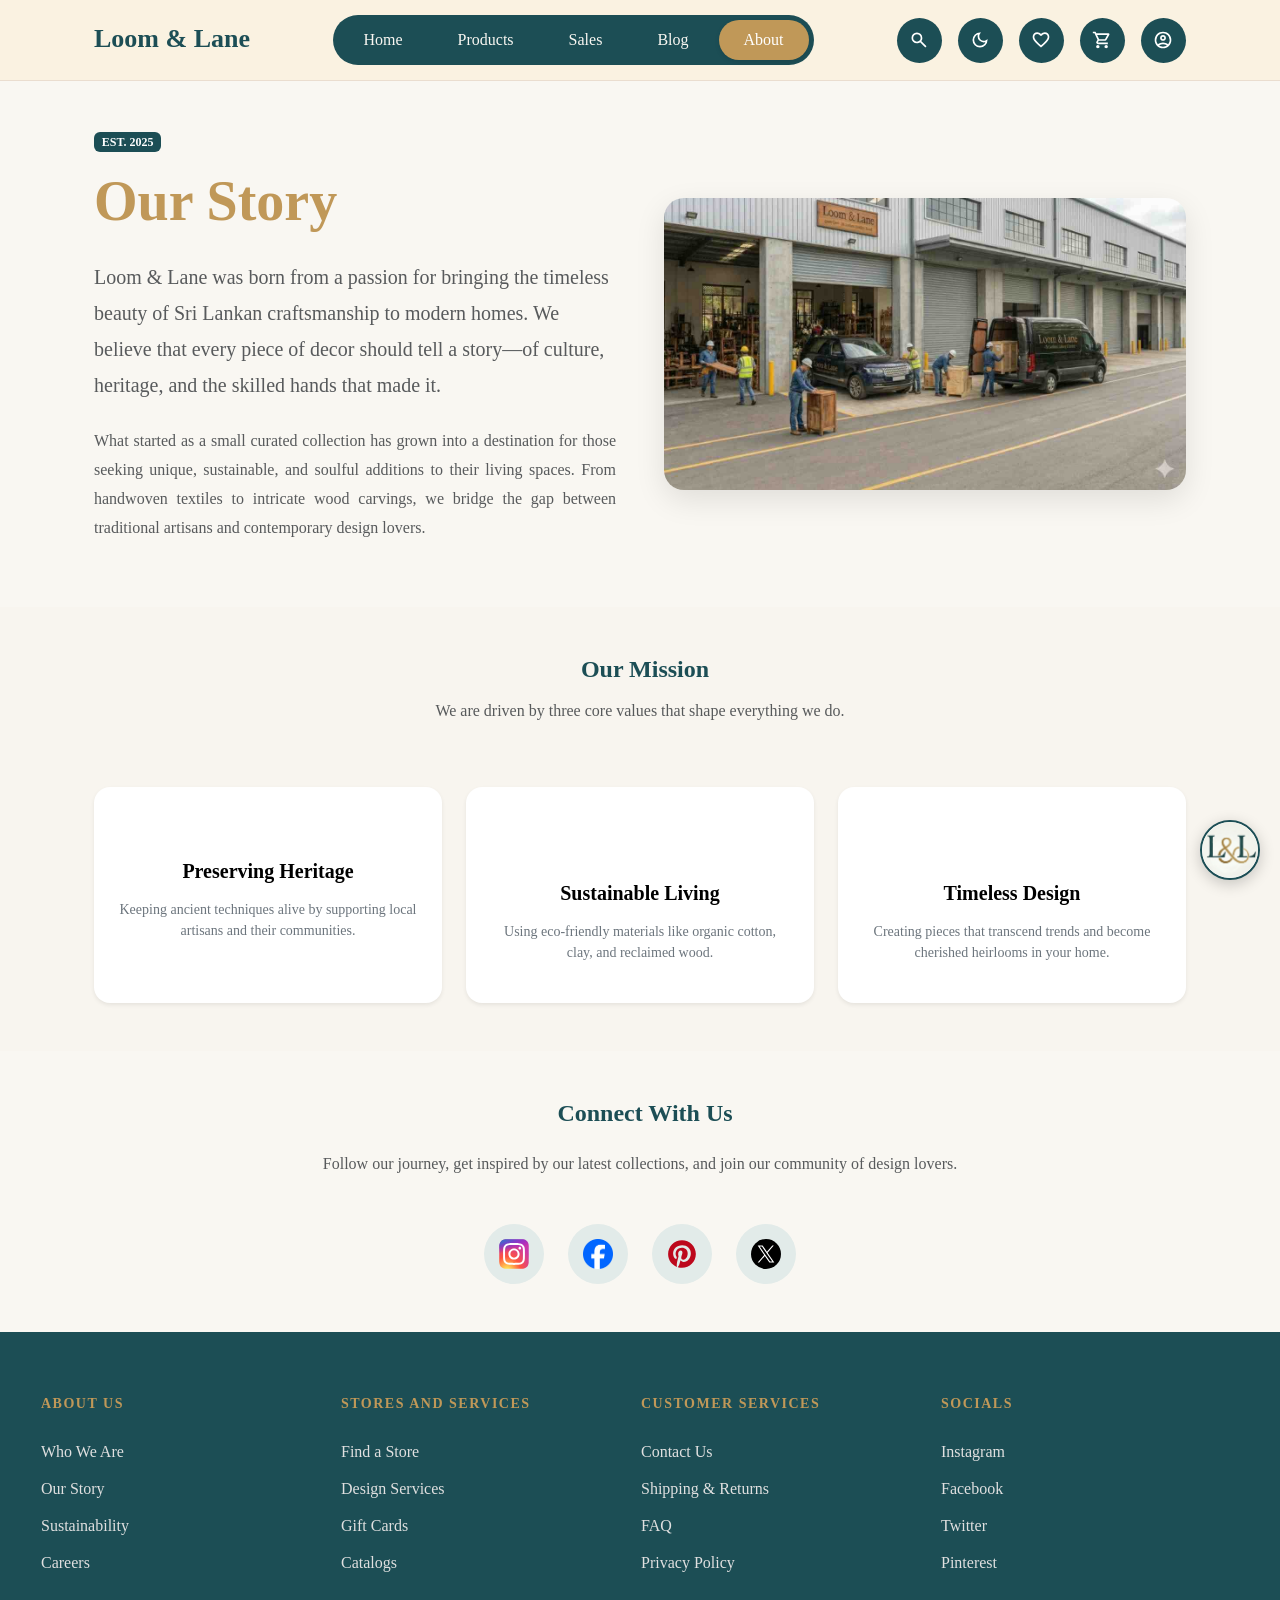
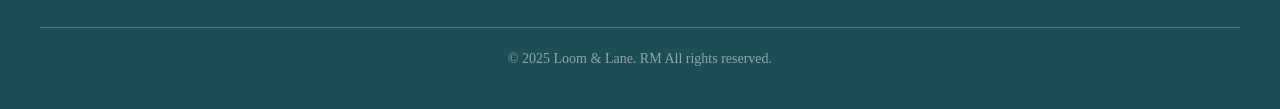
==== commit 5b65434f: "Add files via upload" ====
--- a/about.html
+++ b/about.html
@@ -5,7 +5,7 @@
     <meta charset="UTF-8">
     <meta name="viewport" content="width=device-width, initial-scale=1.0">
     <title>Loom & Lane | About Us</title>
-    <link rel="icon" type="image/x-icon" href=" assets/icons/logo2.png">
+    <link rel="icon" type="image/x-icon" href="assets/icons/logo2.png">
     <link href="https://cdn.jsdelivr.net/npm/bootstrap@5.3.8/dist/css/bootstrap.min.css" rel="stylesheet">
     <link rel="stylesheet" href="css/styles.css">
 </head>
@@ -29,25 +29,25 @@
                     <input type="checkbox" id="search-toggle" class="d-none">
                     <input type="text" id="search-input" class="search-input" placeholder="Search products...">
                     <label for="search-toggle" class="icon-circle search-label">
-                        <img src=" assets/icons/header-icons/search.svg" alt="Search">
+                        <img src="assets/icons/header-icons/search.svg" alt="Search">
                     </label>
                     
                     <div id="search-results" class="search-dropdown-box d-none"></div>
                 </div>
                 <button class="icon-circle theme-toggle border-0" id="theme-btn">
-                    <img src=" assets/icons/header-icons/light_mode.svg" alt="Light" class="mode-icon sun-icon">
-                    <img src=" assets/icons/header-icons/dark_mode.svg" alt="Dark" class="mode-icon moon-icon d-none">
+                    <img src="assets/icons/header-icons/light_mode.svg" alt="Light" class="mode-icon sun-icon">
+                    <img src="assets/icons/header-icons/dark_mode.svg" alt="Dark" class="mode-icon moon-icon d-none">
                 </button>
-                <a href="watchlist.html" class="icon-circle d-none d-sm-flex"><img src=" assets/icons/header-icons/favorite.svg" alt="Wishlist"></a>
+                <a href="watchlist.html" class="icon-circle d-none d-sm-flex"><img src="assets/icons/header-icons/favorite.svg" alt="Wishlist"></a>
                 <a href="cart.html" class="icon-circle position-relative">
-                    <img src=" assets/icons/header-icons/shopping_cart.svg" alt="Cart">
+                    <img src="assets/icons/header-icons/shopping_cart.svg" alt="Cart">
                     <span id="cart-count" class="position-absolute top-0 start-100 translate-middle badge rounded-pill bg-danger" style="font-size: 0.7rem; display: none;">
                         0
                     </span>
                 </a>
-                <a href="account.html" class="icon-circle d-none d-sm-flex"><img src=" assets/icons/header-icons/account.svg" alt="Account"></a>
+                <a href="account.html" class="icon-circle d-none d-sm-flex"><img src="assets/icons/header-icons/account.svg" alt="Account"></a>
                 <button class="icon-circle mobile-toggle d-xl-none" type="button" data-bs-toggle="offcanvas" data-bs-target="#mobileMenu">
-                    <img src=" assets/icons/header-icons/menu.svg" alt="Menu" style="width: 20px;">
+                    <img src="assets/icons/header-icons/menu.svg" alt="Menu" style="width: 20px;">
                 </button>
             </div>
         </div>
@@ -82,7 +82,7 @@
                 </p>
             </div>
             <div class="col-lg-6">
-                <img src=" assets/images/aboutus.jpeg" alt="Our Story" class="img-fluid about-hero-img">
+                <img src="assets/images/aboutus.jpeg" alt="Our Story" class="img-fluid about-hero-img">
             </div>
         </div>
     </section>
@@ -98,21 +98,21 @@
             <div class="row g-4">
                 <div class="col-md-4 text-center">
                     <div class="p-4 bg-white rounded-4 shadow-sm h-100 border-0 mission-card">
-                        <img src=" assets/icons/category/wooden_craft.svg" alt="Craft" style="width: 50px; margin-bottom: 20px;">
+                        <img src="assets/icons/category/wooden_craft.svg" alt="Craft" style="width: 50px; margin-bottom: 20px;">
                         <h5 class="fw-bold mb-3">Preserving Heritage</h5>
                         <p class="mission-text small">Keeping ancient techniques alive by supporting local artisans and their communities.</p>
                     </div>
                 </div>
                 <div class="col-md-4 text-center">
                     <div class="p-4 bg-white rounded-4 shadow-sm h-100 border-0 mission-card">
-                        <img src=" assets/icons/category/floral_and_garden.svg" alt="Nature" style="width: 50px; margin-bottom: 20px;">
+                        <img src="assets/icons/category/floral_and_garden.svg" alt="Nature" style="width: 50px; margin-bottom: 20px;">
                         <h5 class="fw-bold mb-3">Sustainable Living</h5>
                         <p class="mission-text small">Using eco-friendly materials like organic cotton, clay, and reclaimed wood.</p>
                     </div>
                 </div>
                 <div class="col-md-4 text-center">
                     <div class="p-4 bg-white rounded-4 shadow-sm h-100 border-0 mission-card">
-                        <img src=" assets/icons/category/home_decor.svg" alt="Design" style="width: 50px; margin-bottom: 20px;">
+                        <img src="assets/icons/category/home_decor.svg" alt="Design" style="width: 50px; margin-bottom: 20px;">
                         <h5 class="fw-bold mb-3">Timeless Design</h5>
                         <p class="mission-text small">Creating pieces that transcend trends and become cherished heirlooms in your home.</p>
                     </div>
@@ -129,19 +129,19 @@
                 
                 <div class="d-flex justify-content-center gap-4 flex-wrap">
                     <a href="#" class="social-icon-lg" title="Instagram">
-                        <img src=" assets/images/share/Instagram.svg" alt="Instagram">
+                        <img src="assets/images/share/Instagram.svg" alt="Instagram">
                     </a>
                     
                     <a href="#" class="social-icon-lg" title="Facebook">
-                        <img src=" assets/images/share/Facebook.png" alt="Facebook">
+                        <img src="assets/images/share/Facebook.png" alt="Facebook">
                     </a>
                     
                     <a href="#" class="social-icon-lg" title="Pinterest">
-                        <img src=" assets/images/share/Pinterest.svg" alt="Pinterest">
+                        <img src="assets/images/share/Pinterest.svg" alt="Pinterest">
                     </a>
                     
                     <a href="#" class="social-icon-lg" title="X">
-                        <img src=" assets/images/share/x.svg" alt="X">
+                        <img src="assets/images/share/x.svg" alt="X">
                     </a>
                 </div>
             </div>
